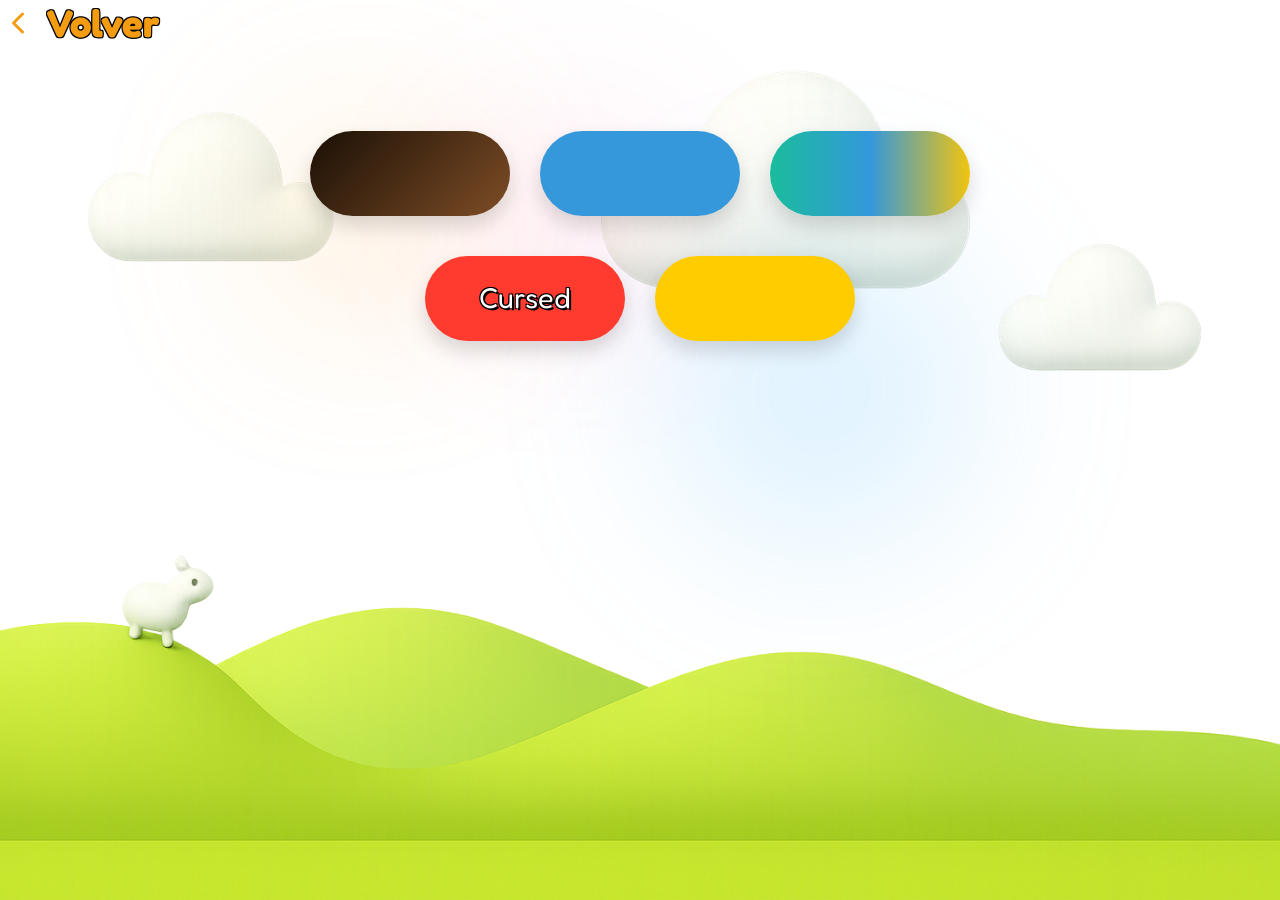
==== organizacion/Daino/colores.html @ 2e8d8498 "Ahora sí subiendo todos los archivos correctamente" ====
<!DOCTYPE html>
<html lang="es">
<head>
    <meta charset="UTF-8" />
    <meta name="viewport" content="width=device-width, initial-scale=1.0" />
    <title>REINA - Colores</title>
    <link rel="stylesheet" href="css/index.css" />
    <link rel="stylesheet" href="css/colores.css" />
    <script type="module" src="js/colores.js" defer></script>
</head>
<body>
    <a href="index.html" class="back-button" aria-label="Volver">
        <svg viewBox="0 0 24 24" aria-hidden="true">
            <path d="M15 18l-6-6 6-6" stroke="#f39c12" stroke-width="2" fill="none" stroke-linecap="round" stroke-linejoin="round" />
        </svg>
        Volver
    </a>

    <div class="container">
        <div class="background-shapes">
            <div class="shape shape1"></div>
            <div class="shape shape2"></div>
            <div class="shape shape3"></div>
        </div>

        <div class="grid-colores">
            <div class="fila">
                <button class="btn-pildora cafe" data-color="cafe"></button>
                <button class="btn-pildora azul" data-color="azul"></button>
                <button class="btn-pildora degrade" data-color="degrade"></button>
            </div>

            <div class="fila">
                <button class="btn-pildora rojo" data-color="rojo" onclick="location.href='cursed.html'">
                    Cursed
                </button>
                <button class="btn-pildora amarillo" data-color="amarillo"></button>
            </div>
        </div>
    </div>
</body>
</html>
---- organizacion/Daino/css/index.css ----
@import url('https://fonts.googleapis.com/css2?family=Fredoka+One&display=swap');

  body {

    background: url('../imagenes/fondologin.png') no-repeat;
    background-position: center;
    background-size: 100% 100%;
    background-attachment: fixed;

    font-family: 'Fredoka One', cursive, sans-serif;
    text-shadow: 1px 1px 0 #000, -1px -1px 0 #000, 1px -1px 0 #000, -1px 1px 0 #000;
    margin: 0; padding: 0; height: 100%;
    user-select: none;
    color: #e67e22;
    display: flex;
    justify-content: center;
    align-items: center;
    flex-direction: column;
}

a.back-button {
  align-self: flex-start;
  margin-bottom: 15px;
  font-weight: 900;
  font-size: 2.4rem;
  color: #f39c12;
  text-decoration: none;
  display: flex;
  align-items: center;
  gap: 10px;
  user-select: none;
  cursor: pointer;
  transition: color 0.3s;
}

a.back-button:hover {
  color: #e67e22;
}

a.back-button svg {
  width: 36px;
  height: 36px;
  fill: #f39c12;
  flex-shrink: 0;
}

.container {
  position: relative;
  width: 100vw;
  max-width: 900px;
  max-height: 800px;
  display: flex;
  flex-direction: column;
  align-items: center;
  justify-content: center;
  padding: 20px;
}

/* Fondo con formas difusas */
.background-shapes {
  position: absolute;
  top: 0; left: 0; right: 0; bottom: 0;
  pointer-events: none;
  z-index: 0;
}

.shape {
  position: absolute;
  border-radius: 50%;
  filter: blur(90px);
  opacity: 0.25;
  animation: float 12s ease-in-out infinite alternate;
}

.shape1 {
  width: 200px; height: 200px;
  background: #ffbc60;
  top: 20%;
  left: 10%;
  animation-delay: 0s;
}

.shape2 {
  width: 300px; height: 300px;
  background: #6fc4ff;
  top: 60%;
  right: 15%;
  animation-delay: 4s;
}

.shape3 {
  width: 150px; height: 150px;
  background: #ff60a9;
  top: 30%;
  right: 50%;
  animation-delay: 8s;
}

@keyframes float {
  0% { transform: translateY(0); }
  100% { transform: translateY(25px); }
}

.illustration-wrapper {
  position: relative;
  display: flex;
  flex-direction: column;
  align-items: center;
  justify-content: center;
}

.illustration {
    margin-top: 60px;
    position: relative;
    /* más grande, pero adaptable */
    max-width: clamp(520px, 50vw, 980px);
    max-height: 53vh;

    filter: none;
    z-index: 10;
    transition: opacity 0.5s ease, transform 0.3s ease;
    cursor: pointer;

    /* un pelín más de zoom que antes */
    transform: scale(1.35);
    animation: slideZoom 0.6s ease-in-out;
}

/* Efecto hover para ilustración */
.illustration:hover {
    transform: scale(1.4); /* Agranda la ilustración en un 4% adicional */
}



@keyframes dropIn {
  0% {
    opacity: 0;
    transform: translateY(-100px);
  }
  100% {
    opacity: 1;
    transform: translateY(0);
  }
}

.text {
  margin-bottom: 30px;
  font-size: 3rem;
  text-align: center;
  font-weight: 700;
}

/* En pantallas pequeñas, que no se salga */
@media (max-width: 900px) {
  .illustration {
    max-width: 85vw;
    max-height: 70vh;
    transform: scale(1.15);
  }
}

#logout {
  margin-top: 10px;
  font-size: 1.2rem;
  cursor: pointer;
  color: #f39c12;
  border: none;
  background: none;
  font-weight: 700;
  transition: color 0.3s;
}

#logout:hover {
  color: #e67e22;
}

.btn {
  position: fixed;
  top: 50%;
  border: none;
  border-radius: 50%;
  width: 50px;
  height: 50px;
  cursor: pointer;
  display: flex;
  align-items: center;
  justify-content: center;
  transition: background-color 0.3s, transform 0.2s;
  user-select: none;
  z-index: 20;
  padding: 0;
}

.arrow-image {
  width: 150px;
  height: 150px;
  transition: transform 0.2s ease-in-out;
}

.arrow-image:hover {
  transform: scale(1.2);
}

.btn-left {
  left: 150px;
  transform: translateY(-50%);
}

.btn-right {
  right: 150px;
  transform: translateY(-50%);
}

/* Animación para ilustración */
@keyframes slideZoom {
  0% { transform: scale(1) translateY(0); opacity: 0.3; }
  100% { transform: scale(1.1) translateY(-10px); opacity: 1; }
}

@keyframes flyOutLeft {
  0%   { transform: translateX(0); opacity: 1; }
  60%  { transform: translateX(-150px) scale(1.1); }
  100% { transform: translateX(-200vw); opacity: 0; }
}

@keyframes flyOutRight {
  0%   { transform: translateX(0); opacity: 1; }
  60%  { transform: translateX(150px) scale(1.1); }
  100% { transform: translateX(200vw); opacity: 0; }
}

.animate-left {
  animation: flyOutLeft 0.6s ease-in-out forwards;
}

.animate-right {
  animation: flyOutRight 0.6s ease-in-out forwards;
}

/* Esto anula cualquier intento de ocultar el contenido desde el JS */
#mainContent, .illustration-wrapper, #illustration {
    display: flex !important;
    opacity: 1 !important;
    visibility: visible !important;
    transform: none !important;
    animation: none !important;
}

#illustration {
    display: block !important; /* El video prefiere block para centrarse */
}
/* Limpieza final de efectos */
#mainContent {
    display: flex !important;
}

#illustration {
    animation: none !important;
    transform: none !important;
    transition: none !important;
    max-width: 600px; /* Ajusta el tamaño a tu gusto */
    height: auto;
}

#illustration:hover {
    transform: none !important; /* Evita que el video se mueva al pasar el mouse */
}
---- organizacion/Daino/css/colores.css ----
/* Contenedor de los botones */
.grid-colores {
    display: flex;
    flex-direction: column;
    gap: 40px;
    z-index: 10;
    margin-top: 50px;
}

.fila {
    display: flex;
    justify-content: center;
    gap: 30px;
    flex-wrap: wrap;
}

/* Estilo base de los botones (Píldoras) */
.btn-pildora {
    width: 200px;
    height: 85px;
    border-radius: 100px; /* Hace la forma de cápsula */
    border: none;
    cursor: pointer;
    box-shadow: 0 10px 20px rgba(0,0,0,0.15);
    transition: transform 0.2s ease, box-shadow 0.2s ease;
}

.btn-pildora:hover {
    transform: scale(1.1);
    box-shadow: 0 15px 25px rgba(0,0,0,0.25);
}

/* Colores específicos según tu imagen */
.cafe {
    background: linear-gradient(135deg, #1a0f05 0%, #7e4d26 100%);
}

.azul {
    background: #3498db;
}

.degrade {
    background: linear-gradient(to right, #1abc9c, #3498db, #f1c40f);
}

.rojo {
    background: #ff3b30;
}

.amarillo {
    background: #ffcc00;
}

/* Ajuste para móviles */
@media (max-width: 600px) {
    .btn-pildora {
        width: 150px;
        height: 65px;
    }
}

/* Estilo específico para el texto dentro del botón rojo */
.btn-pildora.rojo {
    font-family: 'Fredoka One', cursive, sans-serif;
    font-size: 1.8rem; /* Tamaño más grande */
    color: white;
    text-align: center;
    display: flex;
    justify-content: center;
    align-items: center;
    
    /* Sombra de texto para que resalte igual que el logo principal */
    text-shadow: 2px 2px 0 #000, -1px -1px 0 #000, 1px -1px 0 #000, -1px 1px 0 #000;
    
    /* Eliminar cualquier padding que descentre el texto */
    padding: 0;
    line-height: 1;
}

/* Efecto hover para que el texto también reaccione */
.btn-pildora.rojo:hover {
    font-size: 2rem; /* Crece un poquito más al pasar el mouse */
    transition: all 0.2s ease;
}
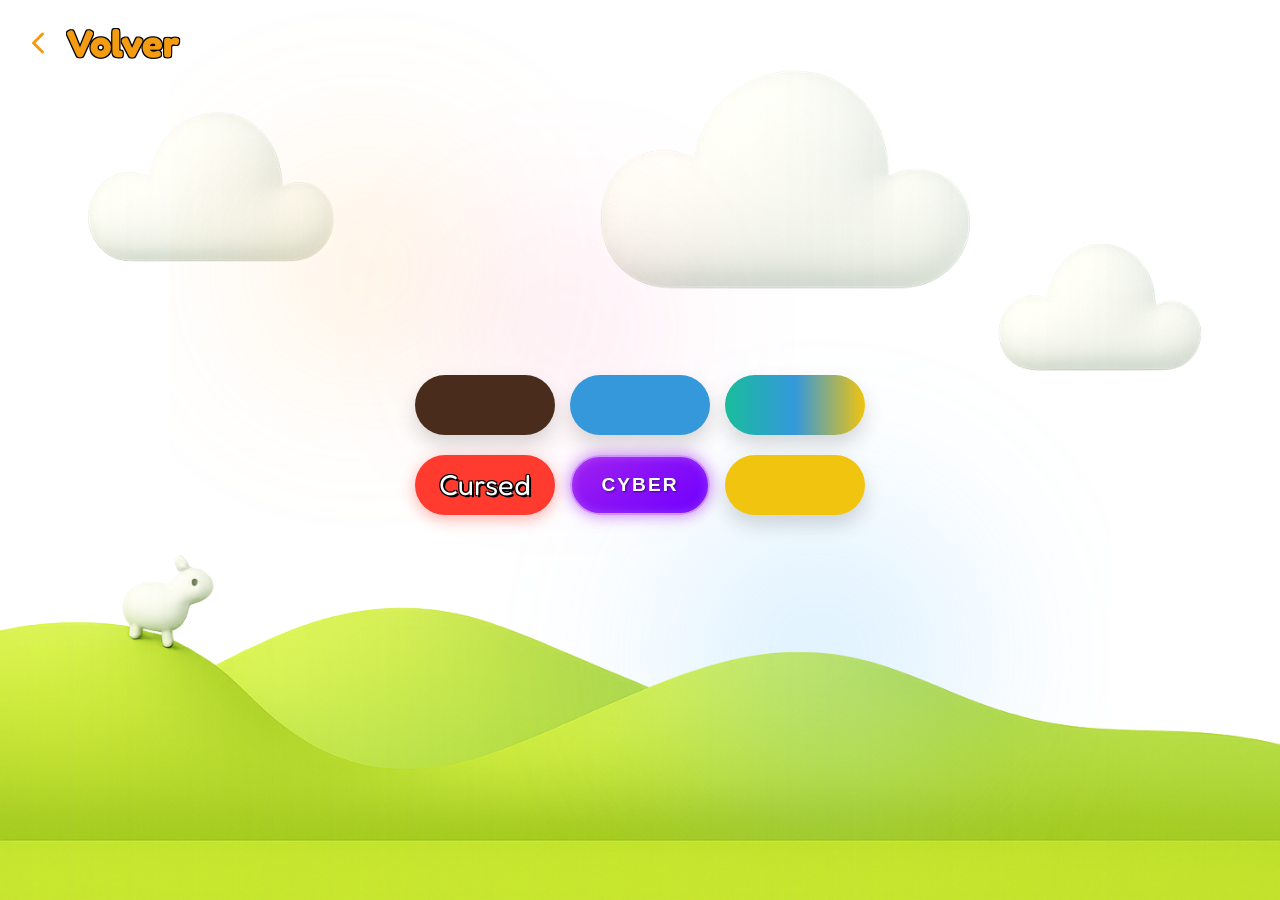
==== commit e01e4e66: "ajustes cyber" ====
--- a/organizacion/Daino/colores.html
+++ b/organizacion/Daino/colores.html
@@ -1,5 +1,6 @@
 <!DOCTYPE html>
 <html lang="es">
+
 <head>
     <meta charset="UTF-8" />
     <meta name="viewport" content="width=device-width, initial-scale=1.0" />
@@ -8,10 +9,12 @@
     <link rel="stylesheet" href="css/colores.css" />
     <script type="module" src="js/colores.js" defer></script>
 </head>
+
 <body>
     <a href="index.html" class="back-button" aria-label="Volver">
         <svg viewBox="0 0 24 24" aria-hidden="true">
-            <path d="M15 18l-6-6 6-6" stroke="#f39c12" stroke-width="2" fill="none" stroke-linecap="round" stroke-linejoin="round" />
+            <path d="M15 18l-6-6 6-6" stroke="#f39c12" stroke-width="2" fill="none" stroke-linecap="round"
+                stroke-linejoin="round" />
         </svg>
         Volver
     </a>
@@ -34,9 +37,13 @@
                 <button class="btn-pildora rojo" data-color="rojo" onclick="location.href='cursed.html'">
                     Cursed
                 </button>
+                <button class="btn-pildora morado" data-color="morado" onclick="location.href='cyber.html'">
+                    Cyber
+                </button>
                 <button class="btn-pildora amarillo" data-color="amarillo"></button>
             </div>
         </div>
     </div>
 </body>
+
 </html>
--- a/organizacion/Daino/css/colores.css
+++ b/organizacion/Daino/css/colores.css
@@ -81,4 +81,125 @@
 .btn-pildora.rojo:hover {
     font-size: 2rem; /* Crece un poquito más al pasar el mouse */
     transition: all 0.2s ease;
-}+}
+/* Contenedor principal */
+.container {
+    display: flex;
+    justify-content: center;
+    align-items: center;
+    height: 100vh;
+    overflow: hidden;
+    position: relative;
+}
+
+/* Grid de botones */
+.grid-colores {
+    display: flex;
+    flex-direction: column;
+    gap: 20px;
+    z-index: 10;
+}
+
+.fila {
+    display: flex;
+    justify-content: center;
+    gap: 15px;
+}
+
+/* Botones estilo píldora */
+.btn-pildora {
+    width: 140px;
+    height: 60px;
+    border-radius: 50px;
+    border: none;
+    cursor: pointer;
+    font-family: 'Arial Rounded MT Bold', sans-serif;
+    font-size: 1.1rem;
+    color: white;
+    text-shadow: 1px 1px 2px rgba(0,0,0,0.5);
+    transition: transform 0.2s, box-shadow 0.2s;
+    display: flex;
+    justify-content: center;
+    align-items: center;
+    text-decoration: none;
+}
+
+.btn-pildora:hover {
+    transform: scale(1.1);
+}
+
+/* Colores específicos */
+.cafe { background: #4a2c1d; }
+.azul { background: #3498db; }
+.degrade { 
+    background: linear-gradient(to right, #1abc9c, #3498db, #f1c40f); 
+}
+.rojo { 
+    background: #ff3b30; 
+    box-shadow: 0 4px 15px rgba(255, 59, 48, 0.4);
+}
+.morado { 
+    background: #a020f0; 
+    box-shadow: 0 4px 15px rgba(160, 32, 240, 0.4);
+}
+.amarillo { background: #f1c40f; }
+
+/* Botón Volver */
+.back-button {
+    position: absolute;
+    top: 20px;
+    left: 20px;
+    display: flex;
+    align-items: center;
+    gap: 5px;
+    color: #f39c12;
+    text-decoration: none;
+    font-weight: bold;
+    font-size: 1.2rem;
+    z-index: 100;
+}
+
+/* --- BOTÓN CYBER (DISEÑO MEJORADO) --- */
+.btn-pildora.morado {
+    background: linear-gradient(145deg, #a020f0, #6f00ff); /* Degradado profundo */
+    font-family: 'Segoe UI', Roboto, sans-serif;
+    font-size: 1.2rem;
+    color: #fff;
+    font-weight: 800;
+    text-transform: uppercase;
+    letter-spacing: 2px; /* Espaciado futurista */
+    
+    /* Borde de luz neón */
+    border: 2px solid #ce93ff; 
+    
+    /* Doble resplandor: uno morado y uno azulado */
+    box-shadow: 0 0 15px rgba(160, 32, 240, 0.6), 
+                inset 0 0 10px rgba(255, 255, 255, 0.2);
+    
+    position: relative;
+    overflow: hidden;
+}
+
+/* Efecto de brillo que pasa por encima (Barrido láser) */
+.btn-pildora.morado::after {
+    content: '';
+    position: absolute;
+    top: -50%;
+    left: -60%;
+    width: 20%;
+    height: 200%;
+    background: rgba(255, 255, 255, 0.2);
+    transform: rotate(30deg);
+    transition: all 0.5s;
+}
+
+.btn-pildora.morado:hover::after {
+    left: 120%; /* El brillo cruza el botón al pasar el mouse */
+}
+
+.btn-pildora.morado:hover {
+    transform: scale(1.1);
+    box-shadow: 0 0 25px rgba(160, 32, 240, 0.9), 
+                0 0 40px rgba(111, 0, 255, 0.4);
+    border-color: #fff;
+}
